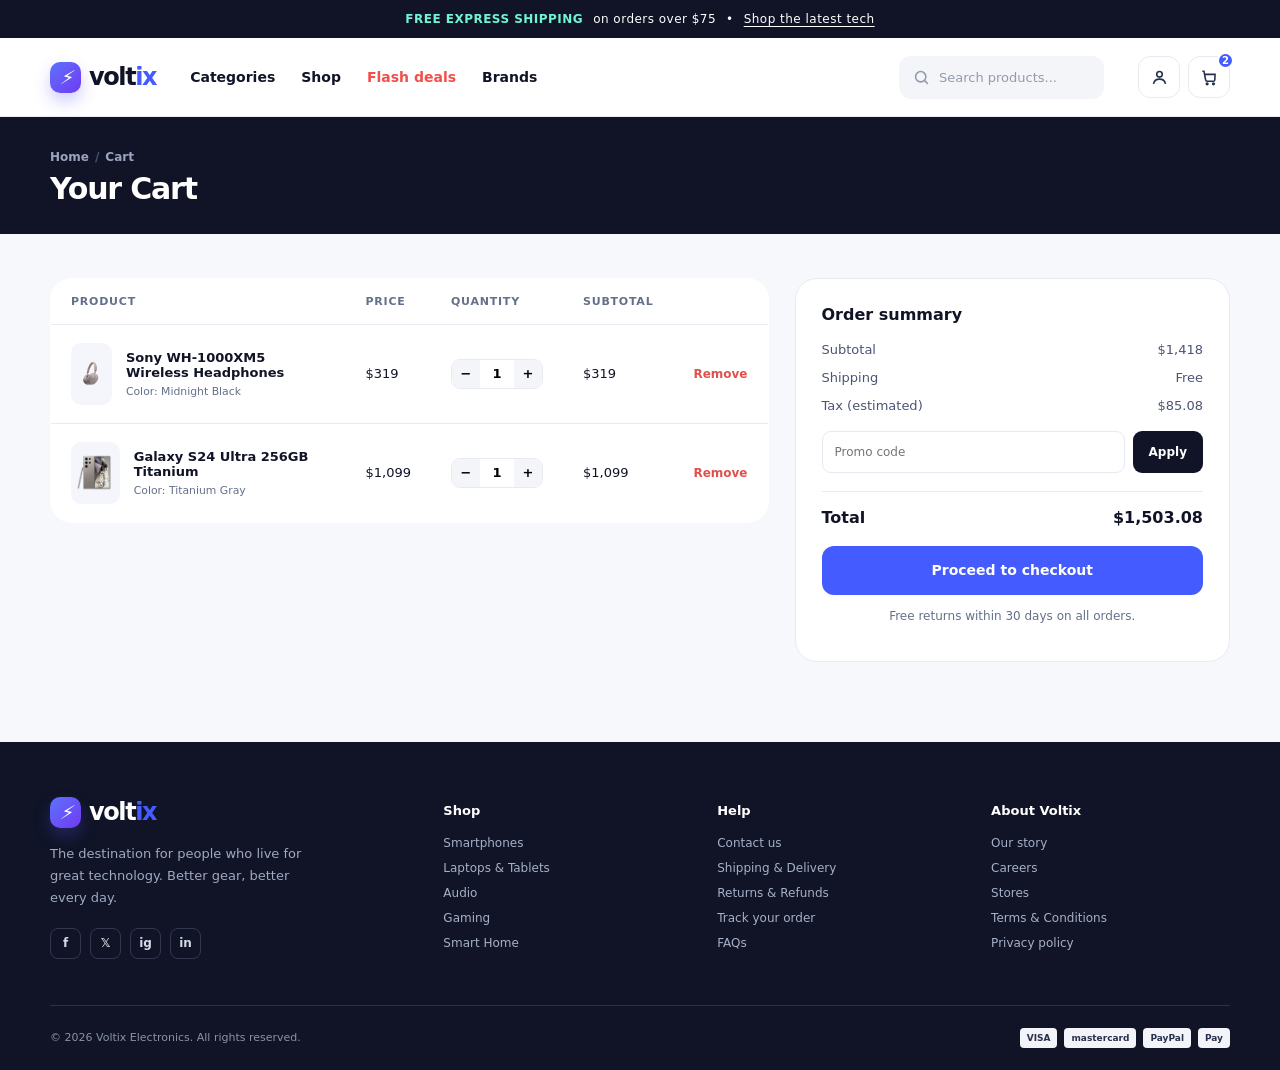
==== cart.html @ 43fc7dd0 "Add files via upload" ====
<!DOCTYPE html>
<html lang="en">
<head>
  <meta charset="UTF-8">
  <meta name="viewport" content="width=device-width, initial-scale=1.0">
  <title>Your Cart — Voltix</title>
  <link rel="stylesheet" href="style.css">
</head>
<body>
  <div class="announcement">
    <div class="container">
      <strong>FREE EXPRESS SHIPPING</strong> on orders over $75 <span>•</span> <a href="shop.html">Shop the latest tech</a>
    </div>
  </div>

  <header>
    <nav class="nav container">
      <a href="index.html" class="logo"><i class="logo-mark"></i>volt<span>ix</span></a>

      <input type="checkbox" id="nav-toggle" class="nav-toggle">
      <label for="nav-toggle" class="nav-burger" aria-label="Open menu" aria-controls="nav-links">
        <span></span><span></span><span></span>
      </label>

      <div class="nav-links" id="nav-links">
        <a href="index.html#categories">Categories</a>
        <a href="shop.html">Shop</a>
        <a href="#deals" class="sale">Flash deals</a>
        <a href="index.html#brands">Brands</a>
      </div>
      <div class="search">
        <svg viewBox="0 0 24 24"><circle cx="11" cy="11" r="6.5"></circle><path d="m16 16 4 4"></path></svg>
        Search products...
      </div>
      <div class="nav-actions">
        <a class="icon-btn" aria-label="Account" href="login.html">
          <svg viewBox="0 0 24 24"><circle cx="12" cy="8" r="3.5"></circle><path d="M4.5 20c.7-4 3.2-6 7.5-6s6.8 2 7.5 6"></path></svg>
        </a>
        <a class="icon-btn" aria-label="Shopping cart" href="cart.html">
          <svg viewBox="0 0 24 24"><path d="M3 4h2l2.1 11.1a2 2 0 0 0 2 1.6h7.7a2 2 0 0 0 1.9-1.4L19 8H6"></path><circle cx="9" cy="20" r="1"></circle><circle cx="17" cy="20" r="1"></circle></svg>
          <span class="count">2</span>
        </a>
      </div>
    </nav>
  </header>

  <div class="page-banner">
    <div class="container">
      <div class="breadcrumb"><a href="index.html">Home</a><span>/</span>Cart</div>
      <h1>Your Cart</h1>
    </div>
  </div>

  <main>
    <div class="container cart-layout">
      <!-- ============================================================
           CART DATA — hardcoded per syllabus scope for now.
           Later, this table becomes a loop over the logged-in user's
           cart items from the backend.
           ============================================================ -->
      <table class="cart-table">
        <thead>
          <tr><th>Product</th><th>Price</th><th>Quantity</th><th>Subtotal</th><th></th></tr>
        </thead>
        <tbody>
          <tr>
            <td>
              <div class="cart-item">
                <a href="product-sony-wh1000xm5.html"><img src="images/6.png"></a>
                <div><b><a href="product-sony-wh1000xm5.html">Sony WH-1000XM5 Wireless Headphones</a></b><small>Color: Midnight Black</small></div>
              </div>
            </td>
            <td>$319</td>
            <td>
              <div class="cart-qty">
                <button type="button" aria-label="Decrease quantity">−</button>
                <input type="text" value="1" aria-label="Quantity">
                <button type="button" aria-label="Increase quantity">+</button>
              </div>
            </td>
            <td>$319</td>
            <td><a href="cart.html" class="remove-link">Remove</a></td>
          </tr>
          <tr>
            <td>
              <div class="cart-item">
                <a href="product-galaxy-s24-ultra.html"><img src="images/5.png" alt="Galaxy S24 Ultra"></a>
                <div><b><a href="product-galaxy-s24-ultra.html">Galaxy S24 Ultra 256GB Titanium</a></b><small>Color: Titanium Gray</small></div>
              </div>
            </td>
            <td>$1,099</td>
            <td>
              <div class="cart-qty">
                <button type="button" aria-label="Decrease quantity">−</button>
                <input type="text" value="1" aria-label="Quantity">
                <button type="button" aria-label="Increase quantity">+</button>
              </div>
            </td>
            <td>$1,099</td>
            <td><a href="cart.html" class="remove-link">Remove</a></td>
          </tr>
        </tbody>
      </table>
      <!-- END CART DATA -->

      <aside class="cart-summary">
        <h3>Order summary</h3>
        <div class="summary-row"><span>Subtotal</span><span>$1,418</span></div>
        <div class="summary-row"><span>Shipping</span><span>Free</span></div>
        <div class="summary-row"><span>Tax (estimated)</span><span>$85.08</span></div>
        <div class="promo-row">
          <input type="text" placeholder="Promo code" aria-label="Promo code">
          <button type="button">Apply</button>
        </div>
        <div class="summary-row total"><span>Total</span><span>$1,503.08</span></div>
        <button class="btn-primary" type="button">Proceed to checkout</button>
        <p class="empty-cart-note">Free returns within 30 days on all orders.</p>
      </aside>
    </div>
  </main>

  <footer>
    <div class="container">
      <div class="footer-grid">
        <div>
          <a href="index.html" class="logo"><i class="logo-mark"></i>volt<span>ix</span></a>
          <p class="footer-about">The destination for people who live for great technology. Better gear, better every day.</p>
          <div class="socials"><a href="#" class="social">f</a><a href="#" class="social">𝕏</a><a href="#" class="social">ig</a><a href="#" class="social">in</a></div>
        </div>
        <div class="footer-col">
          <h4>Shop</h4>
          <a href="shop.html">Smartphones</a><a href="shop.html">Laptops &amp; Tablets</a><a href="shop.html">Audio</a><a href="shop.html">Gaming</a><a href="shop.html">Smart Home</a>
        </div>
        <div class="footer-col">
          <h4>Help</h4>
          <a href="#">Contact us</a><a href="#">Shipping &amp; Delivery</a><a href="#">Returns &amp; Refunds</a><a href="#">Track your order</a><a href="#">FAQs</a>
        </div>
        <div class="footer-col">
          <h4>About Voltix</h4>
          <a href="#">Our story</a><a href="#">Careers</a><a href="#">Stores</a><a href="#">Terms &amp; Conditions</a><a href="#">Privacy policy</a>
        </div>
      </div>
      <div class="footer-bottom">
        <span>© 2026 Voltix Electronics. All rights reserved.</span>
        <div class="payments"><span class="pay">VISA</span><span class="pay">mastercard</span><span class="pay">PayPal</span><span class="pay"> Pay</span></div>
      </div>
    </div>
  </footer>
</body>
</html>
---- style.css ----
:root {
      --ink: #101426;
      --muted: #64708a;
      --line: #e7eaf1;
      --blue: #445cff;
      --violet: #7848f8;
      --mint: #23d8b3;
      --orange: #ff794c;
      --bg: #f7f8fc;
      --card: #ffffff;
      --shadow: 0 18px 50px rgba(26, 36, 77, .10);
      --radius: 22px;
    }

    * { box-sizing: border-box; }
    html { scroll-behavior: smooth; }
    body {
      margin: 0;
      font-family: Inter, ui-sans-serif, system-ui, -apple-system, BlinkMacSystemFont, "Segoe UI", sans-serif;
      color: var(--ink);
      background: var(--bg);
      overflow-x: hidden;
    }

    a { color: inherit; text-decoration: none; }
    button { font: inherit; cursor: pointer; }
    img { display: block; max-width: 100%; }
    .container { width: min(1180px, calc(100% - 40px)); margin: auto; }

    /* Fixed top bar: announcement strip + main nav both stay pinned
       to the viewport at all times, on desktop AND mobile. Since the
       header leaves normal document flow, body gets matching
       padding-top below so page content never sits underneath it. */
    body { padding-top: 116px; }

    .announcement {
      background: #101426;
      color: #fff;
      font-size: 12px;
      letter-spacing: .04em;
      position: fixed;
      top: 0;
      left: 0;
      right: 0;
      z-index: 21;
    }
    .announcement .container {
      height: 38px;
      display: flex;
      align-items: center;
      justify-content: center;
      gap: 10px;
    }
    .announcement strong { color: #70f4d4; }
    .announcement a { text-decoration: underline; text-underline-offset: 3px; }

    header {
      background: rgba(255,255,255,.95);
      backdrop-filter: blur(12px);
      position: fixed;
      top: 38px;
      left: 0;
      right: 0;
      z-index: 20;
      border-bottom: 1px solid rgba(231,234,241,.85);
    }
    .nav {
      min-height: 78px;
      display: flex;
      align-items: center;
      gap: 34px;
      position: relative;
    }

    /* Mobile menu toggle (checkbox hack — no JS). Lives inside <nav>. */
    .nav-toggle { position: absolute; opacity: 0; pointer-events: none; }
    .nav-burger {
      display: none;
      flex-direction: column;
      justify-content: center;
      align-items: center;
      gap: 5px;
      width: 42px;
      height: 42px;
      border: 1px solid var(--line);
      border-radius: 12px;
      background: white;
      cursor: pointer;
      flex-shrink: 0;
    }
    .nav-burger span { width: 20px; height: 2px; background: var(--ink); border-radius: 2px; transition: .25s ease; }
    .nav-toggle:checked ~ .nav-burger span:nth-child(1) { transform: translateY(7px) rotate(45deg); }
    .nav-toggle:checked ~ .nav-burger span:nth-child(2) { opacity: 0; }
    .nav-toggle:checked ~ .nav-burger span:nth-child(3) { transform: translateY(-7px) rotate(-45deg); }
    .logo {
      display: flex;
      align-items: center;
      font-size: 24px;
      font-weight: 850;
      letter-spacing: -1.4px;
      white-space: nowrap;
    }
    .logo-mark {
      width: 31px;
      height: 31px;
      border-radius: 10px;
      margin-right: 8px;
      background: linear-gradient(135deg, #5d72ff, #713af0);
      position: relative;
      box-shadow: 0 8px 16px rgba(84, 79, 242, .28);
    }
    .logo-mark:before {
      content: "⚡";
      color: white;
      font-size: 19px;
      position: absolute;
      inset: 0;
      display: grid;
      place-items: center;
    }
    .logo span { color: var(--blue); }

    .nav-links { display: flex; align-items: center; gap: 26px; font-size: 14px; font-weight: 650; }
    .nav-links a { transition: color .2s; }
    .nav-links a:hover { color: var(--blue); }
    .nav-links .sale { color: #f24e4a; }
    .search {
      margin-left: auto;
      min-width: 205px;
      height: 43px;
      display: flex;
      align-items: center;
      gap: 8px;
      padding: 0 13px;
      color: #929aac;
      background: #f4f5f9;
      border-radius: 12px;
      font-size: 13px;
    }
    .search svg, .icon-btn svg { width: 19px; height: 19px; stroke: currentColor; fill: none; stroke-width: 2; }
    .nav-actions { display: flex; gap: 8px; }
    .icon-btn {
      width: 42px;
      height: 42px;
      display: grid;
      place-items: center;
      border: 1px solid var(--line);
      border-radius: 12px;
      background: white;
      color: #25304a;
      position: relative;
      transition: .2s;
    }
    .icon-btn:hover { border-color: var(--blue); color: var(--blue); transform: translateY(-2px); }
    .count {
      position: absolute;
      right: -5px;
      top: -5px;
      width: 17px;
      height: 17px;
      background: var(--blue);
      border: 2px solid white;
      border-radius: 50%;
      color: white;
      font-size: 10px;
      font-weight: 800;
      display: grid;
      place-items: center;
    }

    .hero { padding: 30px 0 22px; }
    .hero-card {
      min-height: 470px;
      overflow: hidden;
      border-radius: 28px;
      color: white;
      background: #15214f;
      position: relative;
      isolation: isolate;
      display: flex;
      align-items: center;
      padding: 60px 7.5%;
    }
    .hero-card:before {
      content: "";
      position: absolute;
      z-index: -1;
      width: 620px;
      height: 620px;
      border-radius: 50%;
      right: -70px;
      top: -155px;
      background: radial-gradient(circle, #576bff 0, #3341b7 42%, transparent 69%);
      opacity: .95;
    }
    .hero-card:after {
      content: "";
      position: absolute;
      z-index: -1;
      width: 300px;
      height: 300px;
      border-radius: 50%;
      left: 40%;
      bottom: -180px;
      border: 45px solid rgba(59, 225, 202, .13);
    }
    .hero-copy { max-width: 515px; }
    .eyebrow {
      display: inline-flex;
      align-items: center;
      gap: 7px;
      color: #9ff4dc;
      font-size: 12px;
      font-weight: 800;
      letter-spacing: .13em;
      text-transform: uppercase;
    }
    .eyebrow:before { content: ""; width: 7px; height: 7px; border-radius: 50%; background: #72f5ce; box-shadow: 0 0 0 5px rgba(113,245,206,.12); }
    h1 {
      margin: 16px 0;
      font-size: clamp(38px, 5vw, 64px);
      letter-spacing: -3px;
      line-height: .99;
    }
    .hero-copy p { color: #c6cef7; max-width: 425px; font-size: 16px; line-height: 1.65; margin: 0 0 28px; }
    .button {
      display: inline-flex;
      height: 49px;
      padding: 0 21px;
      align-items: center;
      justify-content: center;
      gap: 10px;
      background: white;
      border: 0;
      border-radius: 12px;
      color: #182248;
      font-size: 14px;
      font-weight: 800;
      transition: transform .2s, box-shadow .2s;
    }
    .button:hover { transform: translateY(-3px); box-shadow: 0 12px 25px rgba(0,0,0,.19); }
    .button .arrow { color: var(--blue); font-size: 19px; }
    .hero-product {
      position: absolute;
      right: 6.5%;
      bottom: -8px;
      width: min(46%, 485px);
      filter: drop-shadow(0 29px 22px rgba(6, 11, 45, .35));
      transform: rotate(-7deg);
      z-index: -0;
    }
    .hero-pills { position: absolute; right: 6%; top: 28px; display: flex; gap: 8px; }
    .hero-pills span { font-size: 11px; font-weight: 750; padding: 8px 11px; background: rgba(255,255,255,.13); border: 1px solid rgba(255,255,255,.17); border-radius: 30px; backdrop-filter: blur(5px); }

    .trust-row {
      background: white;
      border-radius: 17px;
      margin-top: 18px;
      box-shadow: 0 8px 25px rgba(31,45,94,.06);
      padding: 20px 28px;
      display: grid;
      grid-template-columns: repeat(4, 1fr);
      gap: 15px;
    }
    .trust { display: flex; align-items: center; gap: 12px; padding-left: 15px; border-left: 1px solid var(--line); }
    .trust:first-child { border: none; padding-left: 0; }
    .trust-icon { width: 35px; height: 35px; border-radius: 10px; display: grid; place-items: center; background: #eef1ff; color: var(--blue); font-size: 18px; }
    .trust b { display: block; font-size: 13px; }
    .trust small { display: block; color: var(--muted); font-size: 11px; margin-top: 2px; }

    section { padding: 72px 0 0; }
    .section-top { display: flex; align-items: end; justify-content: space-between; margin-bottom: 25px; }
    .section-label { color: var(--blue); font-size: 12px; font-weight: 850; letter-spacing: .11em; text-transform: uppercase; }
    h2 { margin: 7px 0 0; font-size: clamp(26px, 3vw, 34px); line-height: 1.1; letter-spacing: -1.5px; }
    .view-all { color: #46516d; font-size: 13px; font-weight: 750; border-bottom: 1px solid #aab1bf; padding-bottom: 2px; transition: .2s; }
    .view-all:hover { color: var(--blue); border-color: var(--blue); }

    .categories { display: grid; grid-template-columns: repeat(6, 1fr); gap: 15px; }
    .category {
      height: 160px;
      padding: 17px;
      border-radius: 18px;
      overflow: hidden;
      position: relative;
      background: white;
      border: 1px solid #edf0f5;
      transition: .25s ease;
    }
    .category:hover { transform: translateY(-6px); box-shadow: var(--shadow); border-color: transparent; }
    .category b { position: relative; z-index: 1; font-size: 14px; }
    .category small { display: block; position: relative; z-index: 1; color: var(--muted); margin-top: 5px; font-size: 11px; }
    .category img { width: 112px; height: 112px; object-fit: contain; position: absolute; right: -9px; bottom: -7px; transition: transform .3s; }
    .category:hover img { transform: scale(1.1) rotate(-4deg); }
    .category:nth-child(2) { background: #f4f0ff; }
    .category:nth-child(3) { background: #eafbf7; }
    .category:nth-child(4) { background: #fff4ed; }
    .category:nth-child(5) { background: #edf4ff; }
    .category:nth-child(6) { background: #fff1f4; }

    .deal-banner {
      margin-top: 72px;
      min-height: 300px;
      border-radius: 25px;
      position: relative;
      overflow: hidden;
      background: linear-gradient(109deg, #ff7756, #f34f68);
      color: white;
      padding: 47px 7%;
    }
    .deal-banner:before {
      content: "FLASH";
      font-size: 155px;
      font-weight: 900;
      letter-spacing: -11px;
      position: absolute;
      right: 3%;
      top: 48px;
      color: rgba(255,255,255,.11);
    }
    .deal-banner .eyebrow { color: #ffe5ca; }
    .deal-banner .eyebrow:before { background: #fff4d4; box-shadow: none; }
    .deal-banner h2 { max-width: 430px; font-size: 37px; margin: 12px 0 18px; position: relative; }
    .deal-banner p { margin: 0 0 21px; font-size: 14px; color: #ffe7de; position: relative; }
    .timer { display: flex; gap: 8px; position: relative; }
    .time { width: 51px; padding: 8px 3px; background: rgba(105, 22, 42, .25); border: 1px solid rgba(255,255,255,.22); border-radius: 9px; text-align: center; }
    .time b { display:block; font-size: 18px; }
    .time span { font-size: 9px; text-transform: uppercase; opacity: .8; }
    .deal-image { position: absolute; height: 365px; width: 455px; object-fit: contain; right: 8%; bottom: -34px; transform: rotate(9deg); filter: drop-shadow(15px 17px 14px rgba(102,18,32,.25)); }

    .products { display: grid; grid-template-columns: repeat(4, 1fr); gap: 18px; }
    .product {
      border-radius: 18px;
      background: var(--card);
      border: 1px solid #edf0f5;
      overflow: hidden;
      position: relative;
      transition: .25s;
    }
    .product:hover { transform: translateY(-6px); box-shadow: var(--shadow); border-color: transparent; }
    .product-media { height: 215px; display: grid; place-items: center; background: #f4f6fb; position: relative; overflow: hidden; }
    .product:nth-child(2) .product-media { background: #eef7fa; }
    .product:nth-child(3) .product-media { background: #f5f1ff; }
    .product:nth-child(4) .product-media { background: #fff4ef; }
    .product-media img { height: 185px; width: 85%; object-fit: contain; transition: transform .35s; }
    .product:hover .product-media img { transform: scale(1.08); }
    .badge { position: absolute; left: 12px; top: 12px; color: white; background: var(--blue); border-radius: 6px; padding: 5px 7px; font-size: 10px; font-weight: 850; }
    .badge.hot { background: var(--orange); }
    .wish { position: absolute; top: 12px; right: 12px; width: 31px; height: 31px; display: grid; place-items: center; border-radius: 9px; color: #737d93; background: rgba(255,255,255,.9); font-size: 18px; transition: .2s; }
    .wish:hover { color: #ed5570; transform: scale(1.1); }
    .product-info { padding: 16px; }
    .rating { color: #f5a624; font-size: 12px; letter-spacing: 1px; }
    .rating em { color: #8490a5; font-style: normal; letter-spacing: 0; font-size: 11px; margin-left: 4px; }
    .product h3 { margin: 8px 0 11px; height: 36px; font-size: 14px; line-height: 1.3; }
    .price-row { display: flex; align-items: center; justify-content: space-between; }
    .price { font-size: 17px; font-weight: 850; letter-spacing: -.4px; }
    .old-price { color: #98a0b0; font-size: 11px; text-decoration: line-through; margin-left: 4px; font-weight: 500; }
    .cart-add { width: 34px; height: 34px; border: 0; display: grid; place-items: center; border-radius: 9px; background: #edf0ff; color: var(--blue); font-weight: 900; font-size: 20px; transition: .2s; }
    .cart-add:hover { background: var(--blue); color: white; }

    .feature-grid { display: grid; grid-template-columns: 1.13fr .87fr; gap: 20px; padding-bottom: 72px; }
    .feature-main {
      min-height: 337px;
      padding: 38px;
      border-radius: 24px;
      color: white;
      overflow: hidden;
      position: relative;
      background: #151c32;
    }
    .feature-main:after { content:""; position:absolute; width:360px; height:360px; border-radius:50%; background:#293a7b; right:-70px; bottom:-180px; }
    .feature-main .eyebrow { color: #8be8f4; }
    .feature-main .eyebrow:before { background: #8be8f4; box-shadow: none; }
    .feature-main h2 { position: relative; z-index: 1; max-width: 330px; font-size: 33px; }
    .feature-main p { position:relative; z-index:1; max-width:300px; color:#aeb9d8; font-size:14px; line-height:1.55; margin:16px 0 21px; }
    .feature-main img { position:absolute; z-index:1; height:290px; width:315px; object-fit:contain; right: 3%; bottom: 0; filter: drop-shadow(11px 16px 16px rgba(0,0,0,.25)); }
    .feature-side { display: grid; gap: 20px; }
    .side-card { border-radius: 22px; min-height: 158px; position:relative; overflow:hidden; padding:25px; }
    .side-card:first-child { background: #e8f7f4; }
    .side-card:last-child { background: #eeeaff; }
    .side-card h3 { margin:0; font-size:20px; letter-spacing:-.7px; max-width:215px; }
    .side-card p { color:#617380; font-size:12px; margin:8px 0 12px; }
    .side-card a { color:var(--ink); font-weight:800; font-size:12px; border-bottom:1px solid currentColor; }
    .side-card img { position:absolute; right: -5px; bottom: -12px; width: 170px; height:155px; object-fit:contain; }
    .side-card:last-child img { width:175px; }

    .newsletter-wrap { background: white; border-top: 1px solid var(--line); }
    .newsletter { padding: 53px 0; display:flex; justify-content:space-between; align-items:center; gap:30px; }
    .newsletter h2 { font-size:28px; margin:0; }
    .newsletter p { color:var(--muted); font-size:13px; margin:8px 0 0; }
    .email-form { background:#f5f6fa; padding:5px; display:flex; border-radius:12px; width:min(430px, 100%); }
    .email-form input { min-width:0; flex:1; border:0; outline:0; background:transparent; padding:0 12px; color:var(--ink); font:inherit; font-size:13px; }
    .email-form button { border:0; background:var(--blue); color:white; border-radius:9px; padding:12px 18px; font-weight:750; font-size:12px; }

    footer { background:#101426; color:white; padding:55px 0 22px; }
    .footer-grid { display:grid; grid-template-columns:1.5fr repeat(3, 1fr); gap:35px; padding-bottom:44px; }
    footer .logo { color:white; }
    .footer-about { max-width:265px; color:#9fa9c2; font-size:13px; line-height:1.7; margin:15px 0 19px; }
    .socials { display:flex; gap:9px; }
    .social { width:31px; height:31px; border:1px solid #303852; border-radius:8px; display:grid; place-items:center; color:#d5dbec; font-size:12px; font-weight:800; }
    .footer-col h4 { margin:6px 0 18px; font-size:13px; }
    .footer-col a { display:block; margin:0 0 11px; color:#a6b0c8; font-size:12px; transition:.2s; }
    .footer-col a:hover { color:white; transform:translateX(3px); }
    .footer-bottom { padding-top:22px; border-top:1px solid #293148; color:#8792aa; font-size:11px; display:flex; justify-content:space-between; align-items:center; }
    .payments { display:flex; gap:7px; }
    .pay { padding:5px 7px; border-radius:4px; background:#f3f4fa; color:#28314c; font-size:9px; font-weight:900; }

    @media (max-width: 980px) {
      .nav-burger { display: flex; order: 1; }
      .search { order: 2; }
      .nav-actions { order: 3; }
      .nav-links {
        order: 5;
        position: absolute;
        top: 100%;
        left: 0;
        right: 0;
        z-index: 19;
        flex-direction: column;
        align-items: stretch;
        gap: 0;
        background: white;
        border-bottom: 1px solid var(--line);
        box-shadow: 0 18px 30px rgba(16,20,38,.14);
        max-height: 0;
        opacity: 0;
        overflow: hidden;
        transition: max-height .3s ease, opacity .25s ease;
      }
      .nav-toggle:checked ~ .nav-links { max-height: 320px; opacity: 1; }
      .nav-links a { padding: 15px 22px; border-bottom: 1px solid var(--line); font-size: 15px; }
      .categories { grid-template-columns:repeat(3, 1fr); }
      .products { grid-template-columns:repeat(2, 1fr); }
      .hero-product { opacity:.7; right:-4%; }
      .feature-grid { grid-template-columns:1fr; }
      .feature-main img { right:4%; }
      .footer-grid { grid-template-columns: 1.4fr repeat(3, 1fr); gap:20px; }
    }
    @media (max-width: 650px) {
      .container { width:min(100% - 28px, 1180px); }
      .announcement .container { font-size:10px; }
      body { padding-top: 103px; }
      .nav-links { top: 103px; }
      .nav { min-height:65px; gap:10px; }
      .logo { font-size:20px; }
      .logo-mark { width:27px; height:27px; }
      .search { display:none; }
      .nav-actions { margin-left:auto; order: 4; }
      .hero { padding-top:14px; }
      .hero-card { min-height:470px; padding:42px 26px; align-items:flex-start; }
      h1 { font-size:43px; }
      .hero-copy { z-index:1; }
      .hero-copy p { max-width:280px; font-size:14px; }
      .hero-product { width:88%; opacity:.55; right:-14%; bottom:-18px; }
      .hero-pills { right:18px; top:18px; }
      .hero-pills span:last-child { display:none; }
      .trust-row { grid-template-columns:repeat(2,1fr); padding:15px; gap:14px 5px; }
      .trust { padding-left:0; border:none; }
      .trust-icon { width:30px; height:30px; font-size:15px; }
      .trust b { font-size:11px; }
      .trust small { font-size:9px; }
      section { padding-top:55px; }
      .categories { grid-template-columns:repeat(2,1fr); gap:10px; }
      .category { height:135px; }
      .category img { width:95px; height:95px; }
      .deal-banner { margin-top:55px; padding:35px 25px; min-height:330px; }
      .deal-banner h2 { font-size:29px; max-width:260px; }
      .deal-image { width:270px; height:225px; right:-48px; bottom:-5px; opacity:.47; }
      .products { gap:10px; }
      .product-media { height:160px; }
      .product-media img { height:135px; }
      .product-info { padding:12px; }
      .product h3 { font-size:12px; height:46px; }
      .price { font-size:15px; }
      .old-price { display:none; }
      .feature-grid { padding-bottom:55px; }
      .feature-main { min-height:360px; padding:29px 25px; }
      .feature-main h2 { font-size:29px; max-width:260px; }
      .feature-main img { width:245px; right:-27px; opacity:.6; }
      .side-card { min-height:145px; }
      .newsletter { padding:38px 0; display:block; }
      .newsletter h2 { font-size:25px; }
      .email-form { margin-top:20px; }
      .footer-grid { grid-template-columns:repeat(2,1fr); }
      .footer-grid > div:first-child { grid-column:span 2; }
      .footer-bottom { gap:15px; flex-direction:column; align-items:flex-start; }
    }

    /* ===== 2 SECOND WEBSITE LOADER ===== */
    #site-loader {
      position: fixed;
      inset: 0;
      z-index: 9999;
      display: grid;
      place-items: center;
      background: #101426;
      transition: opacity .55s ease, visibility .55s ease;
    }
    #site-loader.hide {
      opacity: 0;
      visibility: hidden;
      pointer-events: none;
    }
    .loader-content { text-align:center; color:white; }
    .loader-logo {
      width:58px;
      height:58px;
      margin:0 auto 18px;
      border-radius:16px;
      display:grid;
      place-items:center;
      background:linear-gradient(135deg,#5d72ff,#713af0);
      box-shadow:0 12px 30px rgba(84,79,242,.35);
      font-size:31px;
    }
    .loader-brand {
      font-size:24px;
      font-weight:850;
      letter-spacing:-1.4px;
      margin-bottom:22px;
    }
    .loader-brand span { color:#70f4d4; }
    .loader-text {
      color:#c6cef7;
      font-size:12px;
      letter-spacing:.12em;
      text-transform:uppercase;
      font-weight:750;
    }
    .loader-progress {
      width:190px;
      height:4px;
      margin:14px auto 0;
      border-radius:10px;
      overflow:hidden;
      background:rgba(255,255,255,.13);
    }
    .loader-progress span {
      display:block;
      width:0;
      height:100%;
      border-radius:inherit;
      background:linear-gradient(90deg,#5d72ff,#70f4d4);
      animation:loaderProgress 2s linear forwards;
    }
    @keyframes loaderProgress { to { width:100%; } }
    /* Pure CSS auto-hide: no JS. Loader is visible, then fades and stops blocking clicks. */
    #site-loader {
      animation: loaderAutoHide 0.001s linear 2.3s forwards;
    }
    @keyframes loaderAutoHide {
      to { opacity: 0; visibility: hidden; pointer-events: none; }
    }

    /* ===================================================
       SHARED ACROSS INNER PAGES (shop, product, cart, login, signup)
       =================================================== */

    .page-banner {
      background: #101426;
      color: white;
      padding: 34px 0 30px;
      margin-bottom: 4px;
    }
    .breadcrumb { font-size: 12px; color: #9aa4c2; font-weight: 650; }
    .breadcrumb a { color: #9aa4c2; }
    .breadcrumb a:hover { color: #70f4d4; }
    .breadcrumb span { margin: 0 6px; color: #4a5378; }
    .page-banner h1 { margin: 10px 0 0; font-size: 30px; letter-spacing: -1.2px; }

    /* ---------- Shop layout ---------- */
    .shop-layout {
      display: grid;
      grid-template-columns: 250px 1fr;
      gap: 28px;
      padding: 40px 0 80px;
      align-items: start;
    }
    .filters {
      background: var(--card);
      border: 1px solid var(--line);
      border-radius: var(--radius);
      padding: 22px;
      position: sticky;
      top: 130px;
    }

    /* Mobile "Filters" toggle button — CSS-only (checkbox hack). On
       mobile the filters panel starts collapsed so the product grid
       shows right away; tapping the button reveals it. */
    .filters-toggle-input { position: absolute; opacity: 0; pointer-events: none; }
    .filters-toggle-btn { display: none; }
    .filters h4 { margin: 0 0 4px; font-size: 11px; text-transform: uppercase; letter-spacing: .09em; color: var(--muted); }
    .filter-group { padding: 18px 0; border-bottom: 1px solid var(--line); }
    .filter-group:last-child { border-bottom: none; }
    .filter-group .f-title { font-size: 14px; font-weight: 800; margin-bottom: 12px; }
    .filter-option { display: flex; align-items: center; gap: 9px; font-size: 13px; color: #3a4361; margin-bottom: 10px; }
    .filter-option input { accent-color: var(--blue); width: 15px; height: 15px; }
    .filter-option label { flex: 1; }
    .filter-option small { color: var(--muted); }
    .price-inputs { display: flex; align-items: center; gap: 8px; }
    .price-inputs input { width: 100%; height: 36px; border: 1px solid var(--line); border-radius: 8px; padding: 0 10px; font: inherit; font-size: 12px; }
    .filters .button { width: 100%; margin-top: 8px; background: var(--blue); color: white; height: 42px; }

    .shop-toolbar { display: flex; align-items: center; justify-content: space-between; margin-bottom: 20px; font-size: 13px; color: var(--muted); }
    .shop-toolbar select { border: 1px solid var(--line); background: white; border-radius: 8px; padding: 8px 10px; font: inherit; font-size: 12px; color: var(--ink); }
    .shop-products { display: grid; grid-template-columns: repeat(3, 1fr); gap: 18px; }
    .shop-products .product h3 { height: auto; }
    .shop-products .product-info a { display: block; }

    .pagination { display: flex; justify-content: center; gap: 8px; margin-top: 40px; }
    .pagination a { width: 38px; height: 38px; display: grid; place-items: center; border: 1px solid var(--line); border-radius: 9px; font-size: 13px; font-weight: 700; color: #3a4361; }
    .pagination a.active, .pagination a:hover { background: var(--blue); border-color: var(--blue); color: white; }

    /* ---------- Product detail ---------- */
    .product-detail { display: grid; grid-template-columns: .95fr 1.05fr; gap: 50px; padding: 40px 0 30px; }
    .gallery-radio { position: absolute; opacity: 0; pointer-events: none; }
    .gallery-main { border-radius: var(--radius); background: #f4f6fb; height: 440px; display: grid; place-items: center; overflow: hidden; margin-bottom: 14px; }
    .gallery-main img { display: none; height: 82%; object-fit: contain; }
    #view-front:checked ~ .gallery-main .gv-front,
    #view-side:checked ~ .gallery-main .gv-side,
    #view-angle:checked ~ .gallery-main .gv-angle,
    #view-box:checked ~ .gallery-main .gv-box { display: block; }
    .gallery-thumbs { display: flex; gap: 12px; }
    .thumb-btn {
      display: block;
      width: 78px;
      height: 78px;
      background: #f4f6fb;
      border-radius: 12px;
      border: 2px solid transparent;
      padding: 6px;
      cursor: pointer;
      transition: border-color .2s;
    }
    .thumb-btn img { width: 100%; height: 100%; object-fit: contain; display: block; }
    #view-front:checked ~ .gallery-thumbs label[for="view-front"],
    #view-side:checked ~ .gallery-thumbs label[for="view-side"],
    #view-angle:checked ~ .gallery-thumbs label[for="view-angle"],
    #view-box:checked ~ .gallery-thumbs label[for="view-box"] { border-color: var(--blue); }
    .pd-info .rating { margin-bottom: 10px; }
    .pd-info h1 { font-size: 28px; letter-spacing: -1px; margin: 0 0 12px; }
    .pd-price { display: flex; align-items: center; gap: 10px; margin-bottom: 18px; }
    .pd-price .price { font-size: 28px; }
    .pd-stock { display: inline-flex; align-items: center; gap: 6px; font-size: 12px; font-weight: 700; color: #1cb884; margin-bottom: 22px; }
    .pd-stock:before { content: ""; width: 7px; height: 7px; border-radius: 50%; background: #1cb884; }
    .pd-desc { color: #4b5573; font-size: 14px; line-height: 1.7; margin-bottom: 24px; }
    .pd-specs { list-style: none; padding: 0; margin: 0 0 26px; display: grid; grid-template-columns: 1fr 1fr; gap: 10px 20px; font-size: 13px; }
    .pd-specs li { display: flex; justify-content: space-between; border-bottom: 1px dashed var(--line); padding-bottom: 8px; color: #3a4361; }
    .pd-specs li b { color: var(--muted); font-weight: 600; }
    .pd-actions { display: flex; gap: 12px; align-items: center; }
    .qty-select { display: flex; align-items: center; border: 1px solid var(--line); border-radius: 12px; height: 49px; overflow: hidden; }
    .qty-select button { width: 40px; height: 100%; border: 0; background: #f4f5f9; font-size: 16px; font-weight: 800; color: var(--ink); }
    .qty-select input { width: 44px; border: 0; text-align: center; font: inherit; font-weight: 700; }
    .btn-primary { border: 0; height: 49px; padding: 0 26px; border-radius: 12px; background: var(--blue); color: white; font-weight: 800; font-size: 14px; display: inline-flex; align-items: center; gap: 8px; transition: .2s; }
    .btn-primary:hover { background: #2f45f0; transform: translateY(-2px); }
    .btn-outline { border: 1px solid var(--line); height: 49px; padding: 0 22px; border-radius: 12px; background: white; font-weight: 800; font-size: 14px; }

    .related-heading { margin: 60px 0 20px; }

    /* ---------- Cart ---------- */
    .cart-layout { display: grid; grid-template-columns: 1.65fr 1fr; gap: 26px; padding: 40px 0 80px; align-items: start; }
    .cart-table { width: 100%; border-collapse: collapse; background: var(--card); border: 1px solid var(--line); border-radius: var(--radius); overflow: hidden; }
    .cart-table th { text-align: left; font-size: 11px; text-transform: uppercase; letter-spacing: .07em; color: var(--muted); padding: 16px 20px; border-bottom: 1px solid var(--line); }
    .cart-table td { padding: 18px 20px; border-bottom: 1px solid var(--line); font-size: 13px; vertical-align: middle; }
    .cart-table tr:last-child td { border-bottom: none; }
    .cart-item { display: flex; align-items: center; gap: 14px; }
    .cart-item img { width: 62px; height: 62px; object-fit: contain; background: #f4f6fb; border-radius: 10px; padding: 6px; }
    .cart-item b { display: block; font-size: 13px; margin-bottom: 3px; }
    .cart-item small { color: var(--muted); }
    .cart-qty { display: flex; align-items: center; border: 1px solid var(--line); border-radius: 9px; width: fit-content; overflow: hidden; }
    .cart-qty button { width: 28px; height: 28px; border: 0; background: #f4f5f9; font-weight: 800; }
    .cart-qty input { width: 34px; text-align: center; border: 0; font: inherit; font-weight: 700; }
    .remove-link { color: #e2504c; font-size: 12px; font-weight: 700; }
    .cart-summary { background: var(--card); border: 1px solid var(--line); border-radius: var(--radius); padding: 26px; position: sticky; top: 130px; }
    .cart-summary h3 { margin: 0 0 18px; font-size: 16px; }
    .summary-row { display: flex; justify-content: space-between; font-size: 13px; color: #4b5573; margin-bottom: 13px; }
    .summary-row.total { border-top: 1px solid var(--line); margin-top: 15px; padding-top: 16px; font-size: 16px; font-weight: 850; color: var(--ink); }
    .promo-row { display: flex; gap: 8px; margin: 18px 0; }
    .promo-row input { flex: 1; height: 42px; border: 1px solid var(--line); border-radius: 9px; padding: 0 12px; font: inherit; font-size: 12px; }
    .promo-row button { border: 0; background: var(--ink); color: white; border-radius: 9px; padding: 0 16px; font-weight: 700; font-size: 12px; }
    .cart-summary .btn-primary { width: 100%; justify-content: center; margin-top: 6px; }
    .empty-cart-note { font-size: 12px; color: var(--muted); text-align: center; margin-top: 14px; }

    /* ---------- Auth pages ---------- */
    .auth-wrap { min-height: calc(100vh - 200px); display: grid; grid-template-columns: 1fr 1fr; }
    .auth-visual { background: #101426; position: relative; overflow: hidden; display: flex; flex-direction: column; justify-content: center; padding: 60px 8%; color: white; isolation: isolate; }
    .auth-visual:before { content:""; position:absolute; z-index:-1; width:560px; height:560px; border-radius:50%; right:-190px; top:-160px; background: radial-gradient(circle, #576bff 0, #3341b7 42%, transparent 69%); opacity:.9; }
    .auth-visual .logo { color: white; margin-bottom: 40px; }
    .auth-visual h2 { font-size: 34px; letter-spacing: -1.4px; max-width: 380px; margin: 0 0 16px; }
    .auth-visual p { color: #c6cef7; max-width: 340px; font-size: 14px; line-height: 1.7; }
    .auth-perks { list-style: none; padding: 0; margin: 32px 0 0; display: grid; gap: 14px; }
    .auth-perks li { display: flex; align-items: center; gap: 10px; font-size: 13px; color: #dbe0f8; }
    .auth-perks li:before { content: "✓"; width: 22px; height: 22px; border-radius: 50%; background: rgba(112,244,212,.18); color: #70f4d4; display: grid; place-items: center; font-size: 11px; font-weight: 900; flex-shrink: 0; }

    .auth-form-side { display: flex; align-items: center; justify-content: center; padding: 60px 8%; }
    .auth-box { width: 100%; max-width: 380px; }

    /* Sign up / Log in toggle — pure CSS, no JS. Two radio inputs
       (checked state = active tab) control which panel is shown via
       the ~ general sibling combinator. */
    .auth-tab-input { position: absolute; opacity: 0; pointer-events: none; }
    .auth-toggle {
      display: grid;
      grid-template-columns: 1fr 1fr;
      background: #f0f1f7;
      border-radius: 12px;
      padding: 4px;
      margin-bottom: 26px;
    }
    .auth-toggle label {
      text-align: center;
      padding: 11px 0;
      border-radius: 9px;
      font-size: 13px;
      font-weight: 800;
      color: var(--muted);
      cursor: pointer;
      transition: .2s;
    }
    #auth-tab-signup:checked ~ .auth-toggle label[for="auth-tab-signup"],
    #auth-tab-login:checked ~ .auth-toggle label[for="auth-tab-login"] {
      background: white;
      color: var(--ink);
      box-shadow: 0 4px 12px rgba(16,20,38,.10);
    }
    .auth-panel { display: none; }
    #auth-tab-signup:checked ~ .auth-panels #panel-signup { display: block; }
    #auth-tab-login:checked ~ .auth-panels #panel-login { display: block; }
    .auth-box .eyebrow { color: var(--blue); }
    .auth-box .eyebrow:before { background: var(--blue); box-shadow: 0 0 0 5px rgba(68,92,255,.12); }
    .auth-box h1 { font-size: 27px; letter-spacing: -1.1px; margin: 14px 0 8px; }
    .auth-sub { color: var(--muted); font-size: 13px; margin: 0 0 28px; }
    .field { margin-bottom: 17px; }
    .field label { display: block; font-size: 12px; font-weight: 750; margin-bottom: 7px; color: #2b3350; }
    .field input, .field select { width: 100%; height: 47px; border: 1px solid var(--line); border-radius: 11px; padding: 0 14px; font: inherit; font-size: 13px; color: var(--ink); background: #fbfbfd; transition: .2s; }
    .field input:focus, .field select:focus { outline: none; border-color: var(--blue); background: white; box-shadow: 0 0 0 4px rgba(68,92,255,.10); }
    .field-hint { font-size: 11px; color: var(--muted); margin-top: 6px; }
    .field-row { display: grid; grid-template-columns: 1fr 1fr; gap: 12px; }
    .check-row { display: flex; align-items: center; justify-content: space-between; margin-bottom: 22px; font-size: 12px; }
    .check-option { display: flex; align-items: center; gap: 8px; color: #4b5573; }
    .check-option input { accent-color: var(--blue); width: 15px; height: 15px; }
    .forgot-link { color: var(--blue); font-weight: 700; }
    .auth-submit { width: 100%; height: 50px; border: 0; border-radius: 12px; background: var(--blue); color: white; font-weight: 800; font-size: 14px; margin-bottom: 20px; transition: .2s; }
    .auth-submit:hover { background: #2f45f0; transform: translateY(-2px); box-shadow: 0 12px 25px rgba(68,92,255,.28); }
    .auth-divider { display: flex; align-items: center; gap: 12px; color: var(--muted); font-size: 11px; text-transform: uppercase; letter-spacing: .07em; margin-bottom: 20px; }
    .auth-divider:before, .auth-divider:after { content: ""; flex: 1; height: 1px; background: var(--line); }
    .social-auth { display: grid; grid-template-columns: 1fr 1fr; gap: 10px; margin-bottom: 26px; }
    .social-auth button { height: 46px; border: 1px solid var(--line); border-radius: 11px; background: white; font-weight: 700; font-size: 12.5px; display: flex; align-items: center; justify-content: center; gap: 8px; }
    .auth-switch { text-align: center; font-size: 13px; color: var(--muted); }
    .auth-switch a, .auth-switch label { color: var(--blue); font-weight: 750; cursor: pointer; }
    .terms-note { font-size: 11px; color: var(--muted); text-align: center; margin-top: 18px; line-height: 1.6; }

    @media (max-width: 980px) {
      .shop-layout { grid-template-columns: 1fr; }
      .filters-toggle-btn {
        display: flex;
        align-items: center;
        justify-content: center;
        gap: 8px;
        width: 100%;
        height: 46px;
        margin-bottom: 18px;
        border: 1px solid var(--line);
        border-radius: 12px;
        background: white;
        color: var(--ink);
        font-weight: 800;
        font-size: 13px;
        cursor: pointer;
      }
      .filters { display: none; position: static; margin-bottom: 22px; }
      .filters-toggle-input:checked ~ .filters { display: block; }
      .shop-products { grid-template-columns: repeat(2, 1fr); }
      .product-detail { grid-template-columns: 1fr; gap: 26px; }
      .cart-layout { grid-template-columns: 1fr; }
      .cart-summary { position: static; }
      .auth-wrap { grid-template-columns: 1fr; }
      .auth-visual { display: none; }
    }
    @media (max-width: 650px) {
      .shop-products { grid-template-columns: 1fr 1fr; }
      .pd-specs { grid-template-columns: 1fr; }
      .field-row { grid-template-columns: 1fr; }
      .social-auth { grid-template-columns: 1fr; }
      .cart-item img { width: 48px; height: 48px; }
      .cart-table th:nth-child(3), .cart-table td:nth-child(3) { display: none; }
    }
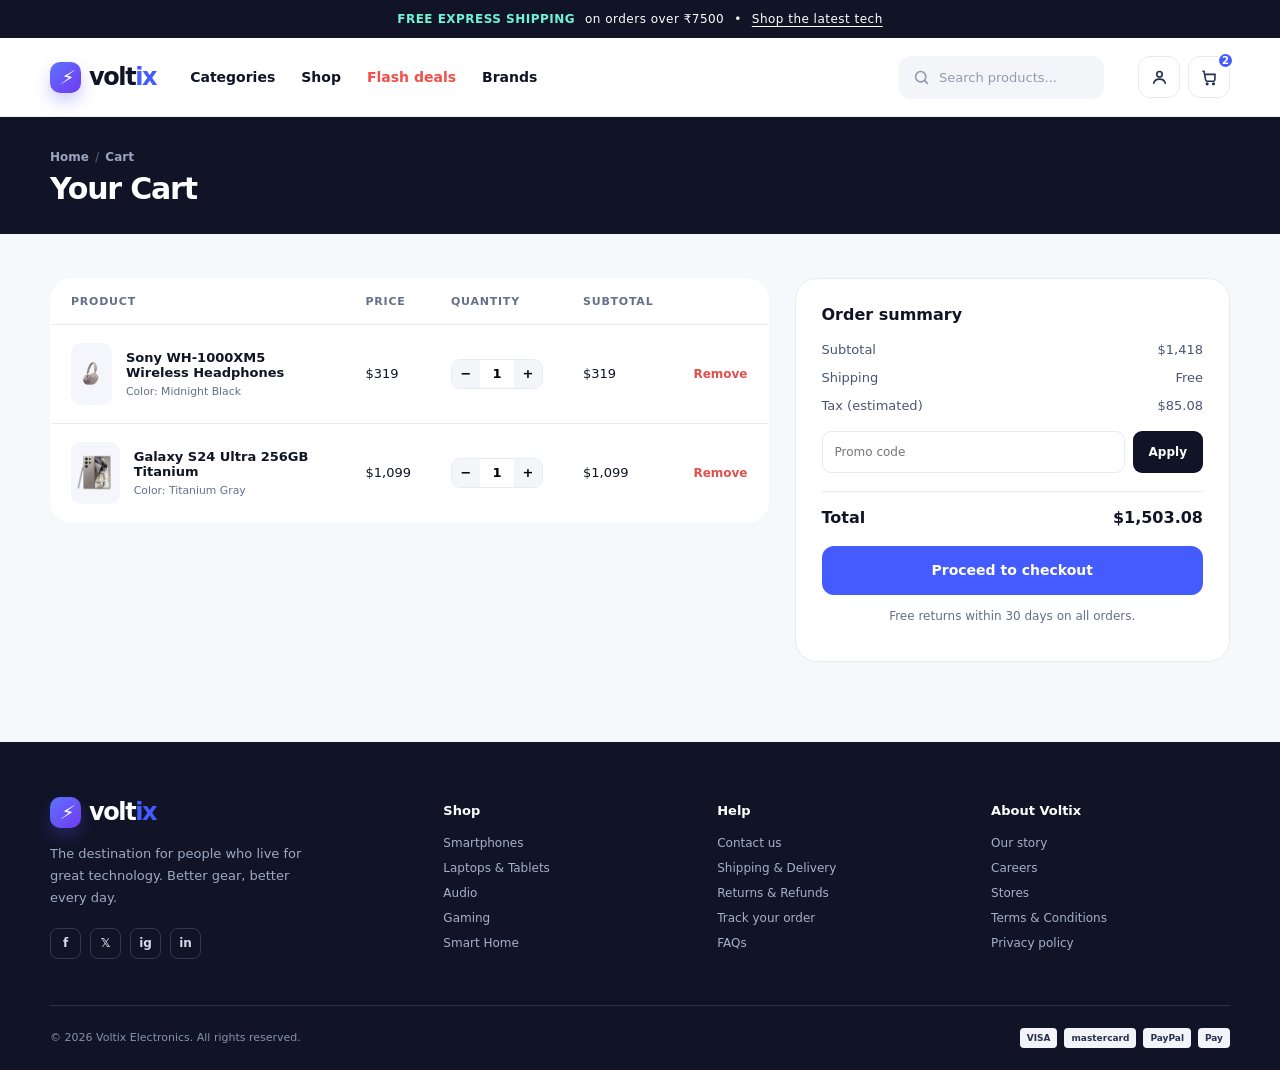
==== commit d4ef768f: "Update cart.html" ====
--- a/cart.html
+++ b/cart.html
@@ -9,7 +9,7 @@
 <body>
   <div class="announcement">
     <div class="container">
-      <strong>FREE EXPRESS SHIPPING</strong> on orders over $75 <span>•</span> <a href="shop.html">Shop the latest tech</a>
+      <strong>FREE EXPRESS SHIPPING</strong> on orders over ₹7500 <span>•</span> <a href="shop.html">Shop the latest tech</a>
     </div>
   </div>
 
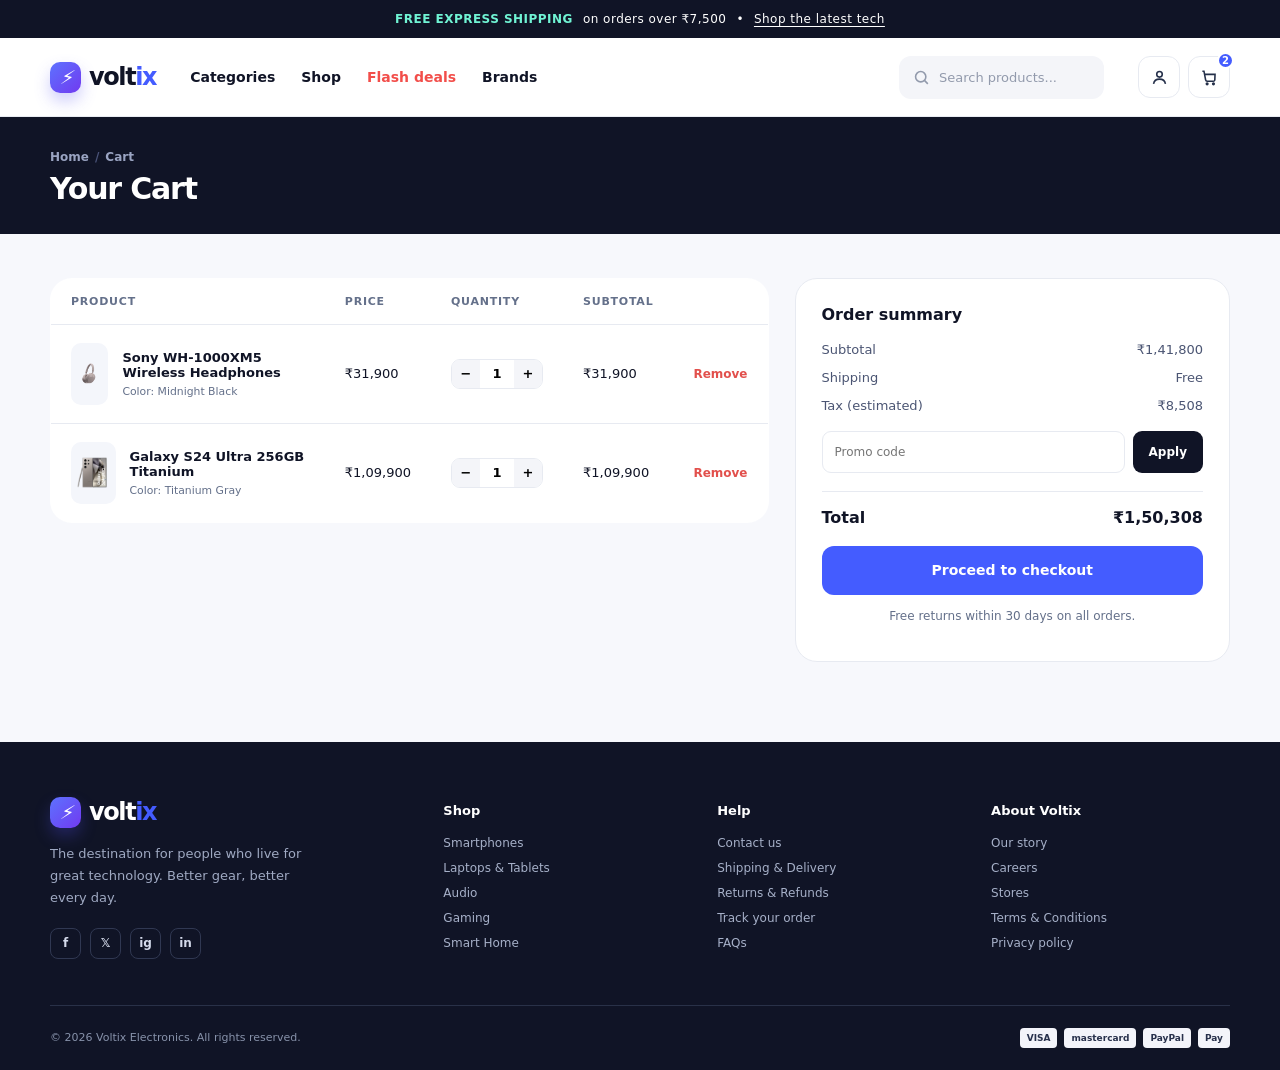
==== commit 29627520: "Update cart.html" ====
--- a/cart.html
+++ b/cart.html
@@ -9,7 +9,7 @@
 <body>
   <div class="announcement">
     <div class="container">
-      <strong>FREE EXPRESS SHIPPING</strong> on orders over ₹7500 <span>•</span> <a href="shop.html">Shop the latest tech</a>
+      <strong>FREE EXPRESS SHIPPING</strong> on orders over ₹7,500 <span>•</span> <a href="shop.html">Shop the latest tech</a>
     </div>
   </div>
 
@@ -70,7 +70,7 @@
                 <div><b><a href="product-sony-wh1000xm5.html">Sony WH-1000XM5 Wireless Headphones</a></b><small>Color: Midnight Black</small></div>
               </div>
             </td>
-            <td>$319</td>
+            <td>₹31,900</td>
             <td>
               <div class="cart-qty">
                 <button type="button" aria-label="Decrease quantity">−</button>
@@ -78,7 +78,7 @@
                 <button type="button" aria-label="Increase quantity">+</button>
               </div>
             </td>
-            <td>$319</td>
+            <td>₹31,900</td>
             <td><a href="cart.html" class="remove-link">Remove</a></td>
           </tr>
           <tr>
@@ -88,7 +88,7 @@
                 <div><b><a href="product-galaxy-s24-ultra.html">Galaxy S24 Ultra 256GB Titanium</a></b><small>Color: Titanium Gray</small></div>
               </div>
             </td>
-            <td>$1,099</td>
+            <td>₹1,09,900</td>
             <td>
               <div class="cart-qty">
                 <button type="button" aria-label="Decrease quantity">−</button>
@@ -96,7 +96,7 @@
                 <button type="button" aria-label="Increase quantity">+</button>
               </div>
             </td>
-            <td>$1,099</td>
+            <td>₹1,09,900</td>
             <td><a href="cart.html" class="remove-link">Remove</a></td>
           </tr>
         </tbody>
@@ -105,14 +105,14 @@
 
       <aside class="cart-summary">
         <h3>Order summary</h3>
-        <div class="summary-row"><span>Subtotal</span><span>$1,418</span></div>
+        <div class="summary-row"><span>Subtotal</span><span>₹1,41,800</span></div>
         <div class="summary-row"><span>Shipping</span><span>Free</span></div>
-        <div class="summary-row"><span>Tax (estimated)</span><span>$85.08</span></div>
+        <div class="summary-row"><span>Tax (estimated)</span><span>₹8,508</span></div>
         <div class="promo-row">
           <input type="text" placeholder="Promo code" aria-label="Promo code">
           <button type="button">Apply</button>
         </div>
-        <div class="summary-row total"><span>Total</span><span>$1,503.08</span></div>
+        <div class="summary-row total"><span>Total</span><span>₹1,50,308</span></div>
         <button class="btn-primary" type="button">Proceed to checkout</button>
         <p class="empty-cart-note">Free returns within 30 days on all orders.</p>
       </aside>
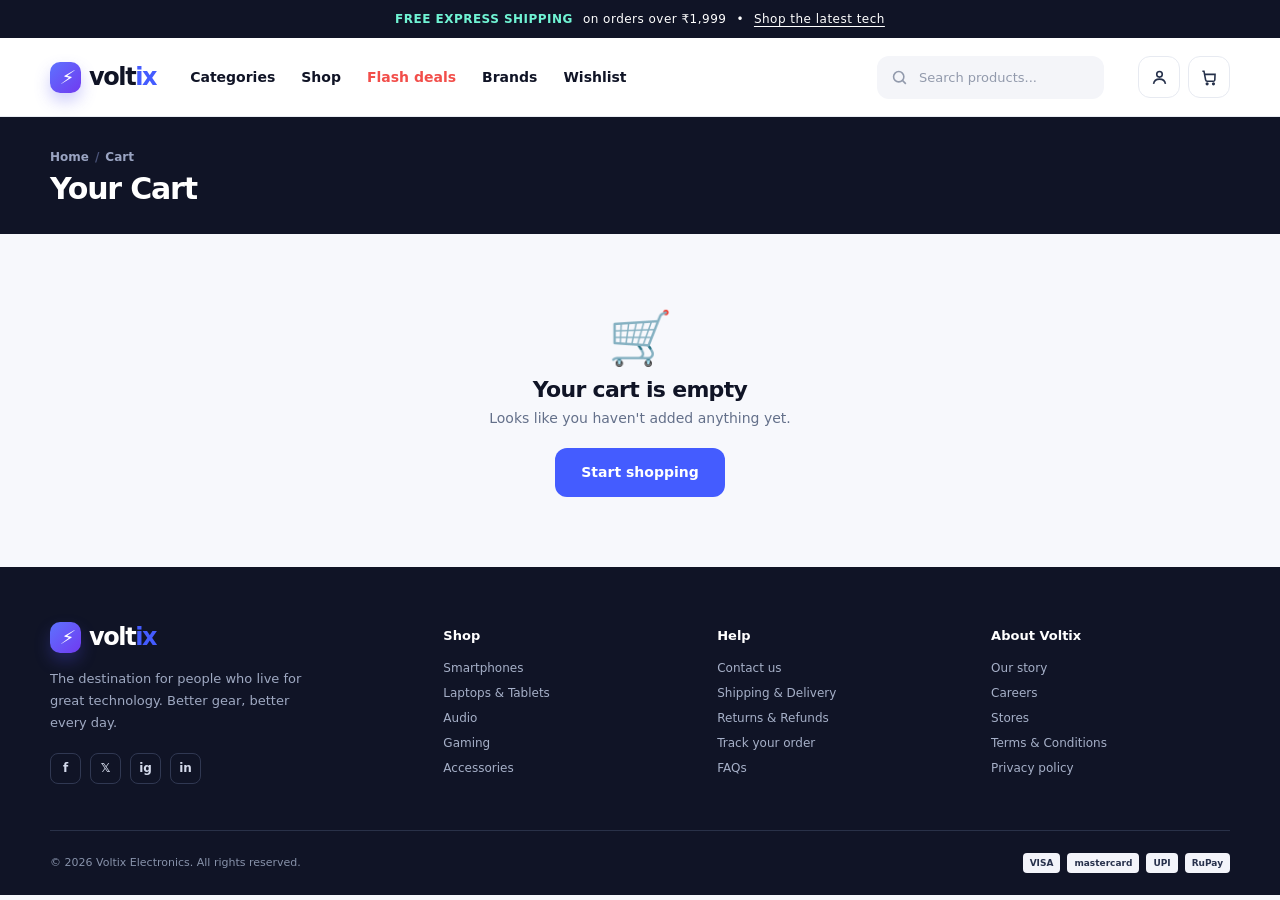
==== commit 480e26b3: "Add files via upload" ====
--- a/cart.html
+++ b/cart.html
@@ -5,45 +5,11 @@
   <meta name="viewport" content="width=device-width, initial-scale=1.0">
   <title>Your Cart — Voltix</title>
   <link rel="stylesheet" href="style.css">
+  <script src="products.js"></script>
+  <script src="script.js"></script>
+  <script src="chatbot.js"></script>
 </head>
-<body>
-  <div class="announcement">
-    <div class="container">
-      <strong>FREE EXPRESS SHIPPING</strong> on orders over ₹7,500 <span>•</span> <a href="shop.html">Shop the latest tech</a>
-    </div>
-  </div>
-
-  <header>
-    <nav class="nav container">
-      <a href="index.html" class="logo"><i class="logo-mark"></i>volt<span>ix</span></a>
-
-      <input type="checkbox" id="nav-toggle" class="nav-toggle">
-      <label for="nav-toggle" class="nav-burger" aria-label="Open menu" aria-controls="nav-links">
-        <span></span><span></span><span></span>
-      </label>
-
-      <div class="nav-links" id="nav-links">
-        <a href="index.html#categories">Categories</a>
-        <a href="shop.html">Shop</a>
-        <a href="#deals" class="sale">Flash deals</a>
-        <a href="index.html#brands">Brands</a>
-      </div>
-      <div class="search">
-        <svg viewBox="0 0 24 24"><circle cx="11" cy="11" r="6.5"></circle><path d="m16 16 4 4"></path></svg>
-        Search products...
-      </div>
-      <div class="nav-actions">
-        <a class="icon-btn" aria-label="Account" href="login.html">
-          <svg viewBox="0 0 24 24"><circle cx="12" cy="8" r="3.5"></circle><path d="M4.5 20c.7-4 3.2-6 7.5-6s6.8 2 7.5 6"></path></svg>
-        </a>
-        <a class="icon-btn" aria-label="Shopping cart" href="cart.html">
-          <svg viewBox="0 0 24 24"><path d="M3 4h2l2.1 11.1a2 2 0 0 0 2 1.6h7.7a2 2 0 0 0 1.9-1.4L19 8H6"></path><circle cx="9" cy="20" r="1"></circle><circle cx="17" cy="20" r="1"></circle></svg>
-          <span class="count">2</span>
-        </a>
-      </div>
-    </nav>
-  </header>
-
+<body data-page="cart">
   <div class="page-banner">
     <div class="container">
       <div class="breadcrumb"><a href="index.html">Home</a><span>/</span>Cart</div>
@@ -52,99 +18,7 @@
   </div>
 
   <main>
-    <div class="container cart-layout">
-      <!-- ============================================================
-           CART DATA — hardcoded per syllabus scope for now.
-           Later, this table becomes a loop over the logged-in user's
-           cart items from the backend.
-           ============================================================ -->
-      <table class="cart-table">
-        <thead>
-          <tr><th>Product</th><th>Price</th><th>Quantity</th><th>Subtotal</th><th></th></tr>
-        </thead>
-        <tbody>
-          <tr>
-            <td>
-              <div class="cart-item">
-                <a href="product-sony-wh1000xm5.html"><img src="images/6.png"></a>
-                <div><b><a href="product-sony-wh1000xm5.html">Sony WH-1000XM5 Wireless Headphones</a></b><small>Color: Midnight Black</small></div>
-              </div>
-            </td>
-            <td>₹31,900</td>
-            <td>
-              <div class="cart-qty">
-                <button type="button" aria-label="Decrease quantity">−</button>
-                <input type="text" value="1" aria-label="Quantity">
-                <button type="button" aria-label="Increase quantity">+</button>
-              </div>
-            </td>
-            <td>₹31,900</td>
-            <td><a href="cart.html" class="remove-link">Remove</a></td>
-          </tr>
-          <tr>
-            <td>
-              <div class="cart-item">
-                <a href="product-galaxy-s24-ultra.html"><img src="images/5.png" alt="Galaxy S24 Ultra"></a>
-                <div><b><a href="product-galaxy-s24-ultra.html">Galaxy S24 Ultra 256GB Titanium</a></b><small>Color: Titanium Gray</small></div>
-              </div>
-            </td>
-            <td>₹1,09,900</td>
-            <td>
-              <div class="cart-qty">
-                <button type="button" aria-label="Decrease quantity">−</button>
-                <input type="text" value="1" aria-label="Quantity">
-                <button type="button" aria-label="Increase quantity">+</button>
-              </div>
-            </td>
-            <td>₹1,09,900</td>
-            <td><a href="cart.html" class="remove-link">Remove</a></td>
-          </tr>
-        </tbody>
-      </table>
-      <!-- END CART DATA -->
-
-      <aside class="cart-summary">
-        <h3>Order summary</h3>
-        <div class="summary-row"><span>Subtotal</span><span>₹1,41,800</span></div>
-        <div class="summary-row"><span>Shipping</span><span>Free</span></div>
-        <div class="summary-row"><span>Tax (estimated)</span><span>₹8,508</span></div>
-        <div class="promo-row">
-          <input type="text" placeholder="Promo code" aria-label="Promo code">
-          <button type="button">Apply</button>
-        </div>
-        <div class="summary-row total"><span>Total</span><span>₹1,50,308</span></div>
-        <button class="btn-primary" type="button">Proceed to checkout</button>
-        <p class="empty-cart-note">Free returns within 30 days on all orders.</p>
-      </aside>
-    </div>
+    <div id="cart-root"></div>
   </main>
-
-  <footer>
-    <div class="container">
-      <div class="footer-grid">
-        <div>
-          <a href="index.html" class="logo"><i class="logo-mark"></i>volt<span>ix</span></a>
-          <p class="footer-about">The destination for people who live for great technology. Better gear, better every day.</p>
-          <div class="socials"><a href="#" class="social">f</a><a href="#" class="social">𝕏</a><a href="#" class="social">ig</a><a href="#" class="social">in</a></div>
-        </div>
-        <div class="footer-col">
-          <h4>Shop</h4>
-          <a href="shop.html">Smartphones</a><a href="shop.html">Laptops &amp; Tablets</a><a href="shop.html">Audio</a><a href="shop.html">Gaming</a><a href="shop.html">Smart Home</a>
-        </div>
-        <div class="footer-col">
-          <h4>Help</h4>
-          <a href="#">Contact us</a><a href="#">Shipping &amp; Delivery</a><a href="#">Returns &amp; Refunds</a><a href="#">Track your order</a><a href="#">FAQs</a>
-        </div>
-        <div class="footer-col">
-          <h4>About Voltix</h4>
-          <a href="#">Our story</a><a href="#">Careers</a><a href="#">Stores</a><a href="#">Terms &amp; Conditions</a><a href="#">Privacy policy</a>
-        </div>
-      </div>
-      <div class="footer-bottom">
-        <span>© 2026 Voltix Electronics. All rights reserved.</span>
-        <div class="payments"><span class="pay">VISA</span><span class="pay">mastercard</span><span class="pay">PayPal</span><span class="pay"> Pay</span></div>
-      </div>
-    </div>
-  </footer>
 </body>
 </html>
--- a/style.css
+++ b/style.css
@@ -783,5 +783,246 @@
       .field-row { grid-template-columns: 1fr; }
       .social-auth { grid-template-columns: 1fr; }
       .cart-item img { width: 48px; height: 48px; }
-      .cart-table th:nth-child(3), .cart-table td:nth-child(3) { display: none; }
-    }
+    }
+
+    /* =====================================================================
+       ASSESSMENT 2 — DYNAMIC (JavaScript) ADDITIONS
+       Everything below styles things that app.js creates: live search,
+       toasts, modals, skeleton loaders, dynamic product page, cart rows,
+       checkout, account menu and the chatbot. Mobile rules are at the end.
+       ===================================================================== */
+
+    button.icon-btn, button.wish, button.thumb-btn { font: inherit; padding: 0; }
+    button.wish { border: 0; cursor: pointer; }
+    .wish.active, .wish-btn.active { color: #ed5570; }
+    .wish-btn.active { border-color: #ed5570; }
+    .count[hidden] { display: none; }
+    .cart-add.added { background: #1cb884; color: white; }
+    .cart-add:disabled, .btn-primary:disabled, .buy-now:disabled { opacity: .45; cursor: not-allowed; transform: none; }
+
+    /* ---------- Live search ---------- */
+    .search { position: relative; }
+    .search input { flex: 1; min-width: 0; height: 100%; border: 0; outline: 0; background: transparent; font: inherit; font-size: 13px; color: var(--ink); }
+    .search input::placeholder { color: #929aac; }
+    .search input::-webkit-search-cancel-button { display: none; }
+    .search:focus-within { background: white; box-shadow: 0 0 0 2px rgba(68,92,255,.25); }
+    .search-results { position: absolute; top: calc(100% + 8px); right: 0; width: min(430px, 92vw); background: white; border: 1px solid var(--line); border-radius: 16px; box-shadow: var(--shadow); overflow: hidden; z-index: 30; }
+    .search-results[hidden] { display: none; }
+    .sr-item { display: flex; align-items: center; gap: 12px; padding: 10px 14px; border-bottom: 1px solid var(--line); font-size: 13px; color: var(--ink); }
+    .sr-item:hover, .sr-item.active { background: #f4f6ff; }
+    .sr-item img { width: 44px; height: 44px; object-fit: contain; background: #f4f6fb; border-radius: 8px; padding: 3px; flex-shrink: 0; }
+    .sr-item b { display: block; font-weight: 700; line-height: 1.3; display: -webkit-box; -webkit-line-clamp: 2; -webkit-box-orient: vertical; overflow: hidden; }
+    .sr-item small { color: var(--muted); }
+    .sr-all { display: block; padding: 12px 14px; text-align: center; font-weight: 800; font-size: 12px; color: var(--blue); }
+    .sr-empty { padding: 18px; color: var(--muted); font-size: 13px; }
+    .search-toggle { display: none; }
+    .mobile-search { display: none; }
+
+    /* ---------- Account menu ---------- */
+    .nav-actions { position: relative; }
+    .icon-btn.has-user { background: var(--blue); border-color: var(--blue); color: white; font-weight: 800; font-size: 15px; }
+    .acct-menu { position: absolute; top: calc(100% + 12px); right: 0; width: 230px; background: white; border: 1px solid var(--line); border-radius: 16px; box-shadow: var(--shadow); overflow: hidden; z-index: 40; }
+    .acct-menu[hidden] { display: none; }
+    .acct-who { padding: 14px 16px; border-bottom: 1px solid var(--line); background: #f8f9fe; }
+    .acct-who b { display: block; font-size: 14px; }
+    .acct-who small { color: var(--muted); font-size: 11px; word-break: break-all; }
+    .acct-menu a, .acct-menu button { display: block; width: 100%; text-align: left; padding: 12px 16px; border: 0; background: white; font: inherit; font-size: 13px; font-weight: 650; color: var(--ink); cursor: pointer; }
+    .acct-menu a:hover, .acct-menu button:hover { background: #f4f6ff; color: var(--blue); }
+    .acct-menu .danger { color: #e2504c; border-top: 1px solid var(--line); }
+
+    /* ---------- Toasts ---------- */
+    .toast-wrap { position: fixed; left: 50%; bottom: 24px; transform: translateX(-50%); display: grid; gap: 10px; z-index: 120; width: min(92vw, 400px); pointer-events: none; }
+    .toast { background: #101426; color: white; padding: 13px 16px; border-radius: 12px; font-size: 13px; font-weight: 650; box-shadow: 0 14px 34px rgba(16,20,38,.3); display: flex; gap: 10px; align-items: center; animation: toastIn .25s ease; transition: opacity .3s, transform .3s; }
+    .toast.ok:before { content: "✓"; color: #70f4d4; font-weight: 900; }
+    .toast.error { background: #c93c38; }
+    .toast.error:before { content: "!"; font-weight: 900; }
+    .toast.out { opacity: 0; transform: translateY(8px); }
+    @keyframes toastIn { from { opacity: 0; transform: translateY(12px); } }
+
+    /* ---------- Modals ---------- */
+    .modal-back { position: fixed; inset: 0; background: rgba(16,20,38,.55); backdrop-filter: blur(3px); z-index: 100; display: grid; place-items: center; padding: 16px; overflow: auto; }
+    .modal { background: white; border-radius: 22px; width: min(540px, 100%); max-height: calc(100vh - 32px); max-height: calc(100dvh - 32px); overflow: auto; padding: 30px 28px; position: relative; }
+    .modal h3 { margin: 0 0 6px; font-size: 22px; letter-spacing: -.8px; }
+    .modal-sub { color: var(--muted); font-size: 13px; line-height: 1.6; margin: 0 0 18px; }
+    .modal-x { position: absolute; right: 14px; top: 14px; width: 34px; height: 34px; border-radius: 10px; border: 1px solid var(--line); background: white; font-size: 14px; }
+    .form-msg { color: #d6403c; font-size: 12px; font-weight: 700; min-height: 0; margin-bottom: 12px; }
+    .form-msg:empty { display: none; }
+    .pay-opts { display: grid; gap: 8px; }
+    .pay-opt { display: flex; gap: 10px; align-items: center; border: 1px solid var(--line); border-radius: 11px; padding: 12px; font-size: 13px; font-weight: 650; cursor: pointer; }
+    .pay-opt:has(input:checked) { border-color: var(--blue); background: #f4f6ff; }
+    .pay-opt input { accent-color: var(--blue); }
+    .order-card { border: 1px solid var(--line); border-radius: 14px; padding: 14px; margin-bottom: 10px; display: grid; gap: 5px; }
+    .order-card small { color: var(--muted); font-size: 12px; line-height: 1.5; }
+    .order-top { display: flex; justify-content: space-between; align-items: center; gap: 8px; font-size: 14px; }
+    .pill { background: #e9fbf4; color: #14976d; font-size: 11px; font-weight: 800; padding: 4px 9px; border-radius: 20px; white-space: nowrap; }
+    .order-ok { text-align: center; padding: 10px 0 0; }
+    .ok-ring { width: 68px; height: 68px; margin: 0 auto 16px; border-radius: 50%; display: grid; place-items: center; background: #e9fbf4; color: #14976d; font-size: 32px; font-weight: 900; }
+    .order-ok .btn-primary { margin-top: 8px; justify-content: center; }
+
+    /* ---------- Skeleton loaders & empty states ---------- */
+    .skeleton .product-media, .skeleton-box, .sk-line { background: linear-gradient(90deg, #eef0f6 25%, #f7f8fc 50%, #eef0f6 75%); background-size: 200% 100%; animation: shimmer 1.3s infinite linear; }
+    .skeleton:hover { transform: none; box-shadow: none; }
+    .sk-line { height: 13px; border-radius: 7px; margin: 12px 0; }
+    .sk-line.w40 { width: 40%; } .sk-line.w60 { width: 60%; }
+    .skeleton-box { border-radius: var(--radius); }
+    @keyframes shimmer { to { background-position: -200% 0; } }
+    .shop-empty { grid-column: 1 / -1; text-align: center; padding: 70px 20px; }
+    .shop-empty .empty-ico { font-size: 52px; margin-bottom: 8px; }
+    .shop-empty h3 { margin: 0 0 8px; font-size: 22px; letter-spacing: -.7px; }
+    .shop-empty p { color: var(--muted); font-size: 14px; margin: 0 0 22px; }
+    .shop-empty .btn-primary { display: inline-flex; justify-content: center; }
+
+    /* ---------- Shop extras ---------- */
+    .filter-scroll { max-height: 220px; overflow: auto; padding-right: 4px; }
+    .filter-option label { cursor: pointer; }
+    .filter-option input[type=radio] { accent-color: var(--blue); width: 15px; height: 15px; }
+    .shop-toolbar { scroll-margin-top: 140px; }
+    .chip-row { display: flex; flex-wrap: wrap; gap: 8px; margin: -6px 0 18px; }
+    .chip-row:empty { display: none; }
+    .chip { border: 1px solid var(--line); background: white; border-radius: 30px; padding: 6px 12px; font-size: 12px; font-weight: 700; color: #3a4361; }
+    .chip:hover { border-color: var(--blue); color: var(--blue); }
+    .pagination a.disabled { opacity: .35; pointer-events: none; }
+    .pagination a.dots { border: 0; pointer-events: none; }
+
+    /* ---------- Dynamic product page ---------- */
+    .gallery-main.dyn img { display: block; height: 82%; width: auto; max-width: 90%; object-fit: contain; }
+    .gallery-thumbs { flex-wrap: wrap; }
+    .thumb-btn { cursor: pointer; background: #f4f6fb; }
+    .thumb-btn.active { border-color: var(--blue); }
+    .pd-price .old-price { font-size: 14px; }
+    .pd-discount { background: #e9fbf4; color: #14976d; font-weight: 800; font-size: 12px; padding: 4px 9px; border-radius: 7px; }
+    .pd-tax { font-size: 12px; color: var(--muted); margin: -8px 0 16px; }
+    .pd-stock.low { color: #e8890c; } .pd-stock.low:before { background: #e8890c; }
+    .pd-stock.out { color: #e2504c; } .pd-stock.out:before { background: #e2504c; }
+    .pd-specs li span { text-align: right; max-width: 62%; }
+    .pd-actions { flex-wrap: wrap; }
+    .btn-outline { cursor: pointer; font-size: 18px; }
+    .buy-now { width: 100%; height: 49px; margin-top: 12px; border-radius: 12px; border: 2px solid var(--ink); background: white; font-weight: 800; font-size: 14px; color: var(--ink); transition: .2s; }
+    .buy-now:hover { background: var(--ink); color: white; }
+    .pincode { display: flex; gap: 8px; margin-top: 22px; max-width: 380px; }
+    .pincode input { flex: 1; min-width: 0; height: 44px; border: 1px solid var(--line); border-radius: 11px; padding: 0 14px; font: inherit; font-size: 13px; }
+    .pincode input:focus { outline: none; border-color: var(--blue); box-shadow: 0 0 0 4px rgba(68,92,255,.10); }
+    .pincode button { height: 44px; padding: 0 16px; border: 0; border-radius: 11px; background: var(--ink); color: white; font-weight: 700; font-size: 12px; }
+    .pin-msg { font-size: 12px; font-weight: 700; margin-top: 8px; min-height: 16px; }
+    .pin-msg.ok { color: #14976d; } .pin-msg.err { color: #d6403c; }
+    .pd-perks { list-style: none; padding: 0; margin: 18px 0 0; display: flex; flex-wrap: wrap; gap: 8px 18px; font-size: 12px; color: #3a4361; font-weight: 650; }
+    .pd-perks li:before { content: "✓ "; color: #1cb884; font-weight: 900; }
+    .pd-source { margin-top: 16px; font-size: 11px; color: #98a0b0; }
+    .pd-sec { padding-top: 34px; }
+    .reviews-grid { display: grid; grid-template-columns: repeat(auto-fill, minmax(280px, 1fr)); gap: 14px; }
+    .review { background: white; border: 1px solid var(--line); border-radius: 16px; padding: 18px; font-size: 13px; }
+    .review p { color: #4b5573; line-height: 1.6; margin: 8px 0 10px; }
+    .review small { color: var(--muted); }
+
+    /* ---------- Cart (JS rows replace the old table) ---------- */
+    .cart-list { background: var(--card); border: 1px solid var(--line); border-radius: var(--radius); overflow: hidden; }
+    .cart-row { display: grid; grid-template-columns: 78px 1fr auto 100px; gap: 16px; align-items: center; padding: 18px 20px; border-bottom: 1px solid var(--line); }
+    .cart-img img { width: 78px; height: 78px; object-fit: contain; background: #f4f6fb; border-radius: 12px; padding: 6px; }
+    .cart-meta { min-width: 0; display: grid; gap: 4px; justify-items: start; }
+    .cart-title { font-size: 13px; font-weight: 800; line-height: 1.4; }
+    .cart-title:hover { color: var(--blue); }
+    .cart-meta small { color: var(--muted); font-size: 12px; }
+    .remove-link { border: 0; background: none; padding: 0; cursor: pointer; }
+    .cart-qty button { cursor: pointer; }
+    .cart-line { text-align: right; font-weight: 850; font-size: 15px; }
+    .cart-foot { display: flex; justify-content: space-between; align-items: center; padding: 16px 20px; }
+    .ship-bar { margin-bottom: 18px; font-size: 12px; color: #4b5573; }
+    .ship-bar.ok { color: #14976d; font-weight: 700; }
+    .ship-bar .bar { height: 6px; background: #eef0f6; border-radius: 6px; margin-top: 8px; overflow: hidden; }
+    .ship-bar .bar span { display: block; height: 100%; background: linear-gradient(90deg, var(--blue), var(--mint)); border-radius: 6px; transition: width .3s; }
+    .summary-row.disc { color: #14976d; font-weight: 700; }
+    .summary-row.muted { font-size: 12px; color: var(--muted); }
+    .promo-msg { font-size: 11.5px; font-weight: 650; margin: -8px 0 14px; color: var(--muted); }
+    .promo-msg.ok { color: #14976d; } .promo-msg.err { color: #d6403c; }
+    .promo-row { margin-bottom: 14px; }
+    .cart-summary .btn-primary { cursor: pointer; }
+
+    /* ---------- Chatbot ---------- */
+    .chat-fab { position: fixed; right: 20px; bottom: 20px; width: 58px; height: 58px; border: 0; border-radius: 50%; background: linear-gradient(135deg, #5d72ff, #713af0); color: white; display: grid; place-items: center; box-shadow: 0 14px 30px rgba(84,79,242,.4); z-index: 60; transition: transform .2s; }
+    .chat-fab:hover { transform: scale(1.07); }
+    .chat-fab.hide { display: none; }
+    .chat-fab svg { width: 26px; height: 26px; stroke: currentColor; fill: none; stroke-width: 2; stroke-linecap: round; stroke-linejoin: round; }
+    .chat-panel { position: fixed; right: 20px; bottom: 20px; width: 380px; height: min(580px, calc(100vh - 40px)); height: min(580px, calc(100dvh - 40px)); background: white; border-radius: 22px; box-shadow: 0 24px 70px rgba(16,20,38,.28); z-index: 70; display: flex; flex-direction: column; overflow: hidden; border: 1px solid var(--line); }
+    .chat-panel[hidden] { display: none; }
+    .chat-head { display: flex; align-items: center; gap: 12px; padding: 16px 16px; background: #101426; color: white; }
+    .chat-avatar { width: 40px; height: 40px; border-radius: 12px; background: linear-gradient(135deg, #5d72ff, #713af0); display: grid; place-items: center; font-size: 20px; flex-shrink: 0; }
+    .chat-title { flex: 1; min-width: 0; }
+    .chat-title b { display: block; font-size: 14px; }
+    .chat-title small { color: #70f4d4; font-size: 11px; }
+    .chat-head button { width: 32px; height: 32px; border: 0; border-radius: 9px; background: rgba(255,255,255,.1); color: white; font-size: 14px; }
+    .chat-head button:hover { background: rgba(255,255,255,.2); }
+    .chat-body { flex: 1; overflow-y: auto; padding: 16px; background: #f7f8fc; display: flex; flex-direction: column; gap: 10px; }
+    .msg { display: flex; flex-direction: column; max-width: 88%; gap: 8px; }
+    .msg.user { align-self: flex-end; align-items: flex-end; }
+    .msg.bot { align-self: flex-start; }
+    .bubble { padding: 11px 14px; border-radius: 16px; font-size: 13px; line-height: 1.55; word-wrap: break-word; overflow-wrap: anywhere; }
+    .msg.bot .bubble { background: white; border: 1px solid var(--line); border-bottom-left-radius: 5px; color: #2b3350; }
+    .msg.user .bubble { background: var(--blue); color: white; border-bottom-right-radius: 5px; }
+    .bubble.typing { display: flex; gap: 5px; padding: 14px 16px; }
+    .bubble.typing i { width: 7px; height: 7px; border-radius: 50%; background: #aab1c8; animation: bounce 1s infinite; }
+    .bubble.typing i:nth-child(2) { animation-delay: .15s; } .bubble.typing i:nth-child(3) { animation-delay: .3s; }
+    @keyframes bounce { 0%, 80%, 100% { transform: translateY(0); } 40% { transform: translateY(-5px); } }
+    .chat-products { display: grid; gap: 8px; width: 100%; }
+    .chat-prod { display: flex; align-items: center; gap: 10px; background: white; border: 1px solid var(--line); border-radius: 14px; padding: 8px; }
+    .chat-prod img { width: 52px; height: 52px; object-fit: contain; background: #f4f6fb; border-radius: 10px; padding: 3px; flex-shrink: 0; }
+    .chat-prod > div { flex: 1; min-width: 0; display: grid; gap: 2px; font-size: 12px; }
+    .chat-prod b { display: -webkit-box; -webkit-line-clamp: 2; -webkit-box-orient: vertical; overflow: hidden; line-height: 1.3; }
+    .chat-prod small { color: #f5a624; }
+    .chat-prod span { font-weight: 850; }
+    .chat-prod button { width: 32px; height: 32px; border: 0; border-radius: 9px; background: #edf0ff; color: var(--blue); font-weight: 900; font-size: 18px; flex-shrink: 0; cursor: pointer; }
+    .chat-prod button:hover { background: var(--blue); color: white; }
+    .chat-chips { display: flex; gap: 8px; padding: 10px 14px; overflow-x: auto; background: #f7f8fc; border-top: 1px solid var(--line); scrollbar-width: none; }
+    .chat-chips::-webkit-scrollbar { display: none; }
+    .chat-chips button { flex-shrink: 0; border: 1px solid #d9dffa; background: white; color: var(--blue); border-radius: 30px; padding: 7px 12px; font-size: 12px; font-weight: 700; white-space: nowrap; cursor: pointer; }
+    .chat-chips button:hover { background: var(--blue); color: white; }
+    .chat-form { display: flex; gap: 8px; padding: 12px; border-top: 1px solid var(--line); background: white; }
+    .chat-form input { flex: 1; min-width: 0; height: 44px; border: 1px solid var(--line); border-radius: 12px; padding: 0 14px; font: inherit; font-size: 16px; background: #fbfbfd; }
+    .chat-form input:focus { outline: none; border-color: var(--blue); }
+    .chat-form button { width: 44px; height: 44px; border: 0; border-radius: 12px; background: var(--blue); color: white; font-size: 16px; cursor: pointer; }
+
+    /* ---------- Responsive (JS-generated parts) ---------- */
+    @media (max-width: 980px) {
+      .search-results { right: auto; left: 0; }
+    }
+    @media (max-width: 650px) {
+      .search-toggle { display: grid; }
+      .mobile-search { position: fixed; top: 103px; left: 0; right: 0; z-index: 19; background: white; padding: 10px 14px; border-bottom: 1px solid var(--line); box-shadow: 0 14px 24px rgba(16,20,38,.12); }
+      .mobile-search.open { display: block; }
+      .mobile-search input { width: 100%; height: 44px; border: 1px solid var(--line); border-radius: 12px; padding: 0 14px; font: inherit; font-size: 16px; background: #f4f5f9; }
+      .mobile-search input:focus { outline: none; border-color: var(--blue); background: white; }
+      .acct-menu { position: fixed; top: 108px; right: 14px; }
+      .shop-products { gap: 10px; }
+      .shop-products .product-media { height: 160px; }
+      .shop-products .product-media img { height: 135px; }
+      .shop-products .product-info { padding: 12px; }
+      .shop-products .product h3 { font-size: 12px; }
+      .shop-products .price { font-size: 15px; }
+      .shop-toolbar { flex-direction: column; align-items: flex-start; gap: 10px; }
+      .shop-toolbar select { width: 100%; padding: 11px 10px; font-size: 14px; }
+      .gallery-main { height: 320px; }
+      .gallery-thumbs { gap: 8px; }
+      .thumb-btn { width: 62px; height: 62px; }
+      .pd-info h1 { font-size: 22px; }
+      .pd-actions .btn-primary { flex: 1; justify-content: center; }
+      .pd-specs li span { max-width: 58%; }
+      .pincode { max-width: none; }
+      .cart-layout { padding: 24px 0 60px; }
+      .cart-row { grid-template-columns: 68px 1fr; gap: 12px; padding: 16px; }
+      .cart-img img { width: 68px; height: 68px; }
+      .cart-qty { grid-column: 1 / 2; margin-left: 0; }
+      .cart-line { grid-column: 2 / 3; align-self: center; font-size: 16px; }
+      .cart-qty button { width: 34px; height: 34px; }
+      .cart-qty input { width: 38px; }
+      .modal { padding: 26px 18px 22px; border-radius: 18px; }
+      .toast-wrap { bottom: 86px; }
+      .chat-fab { right: 14px; bottom: 14px; }
+      .chat-panel { right: 0; left: 0; bottom: 0; top: 0; width: 100%; height: 100vh; height: 100dvh; border-radius: 0; border: 0; }
+      .msg { max-width: 92%; }
+    }
+
+    /* ---------- Loading placeholders (shown while a Promise is pending) ---------- */
+    .skeleton { height: 330px; border-radius: 22px; background: linear-gradient(90deg, #eceef5 25%, #f6f7fb 50%, #eceef5 75%); background-size: 200% 100%; animation: skeleton-shimmer 1.2s linear infinite; }
+    .skeleton-wide { height: 460px; margin: 30px 0; }
+    @keyframes skeleton-shimmer { from { background-position: 200% 0; } to { background-position: -200% 0; } }
+    .auth-submit:disabled { opacity: .65; cursor: wait; }
+    .pin-msg { min-height: 1.2em; }
